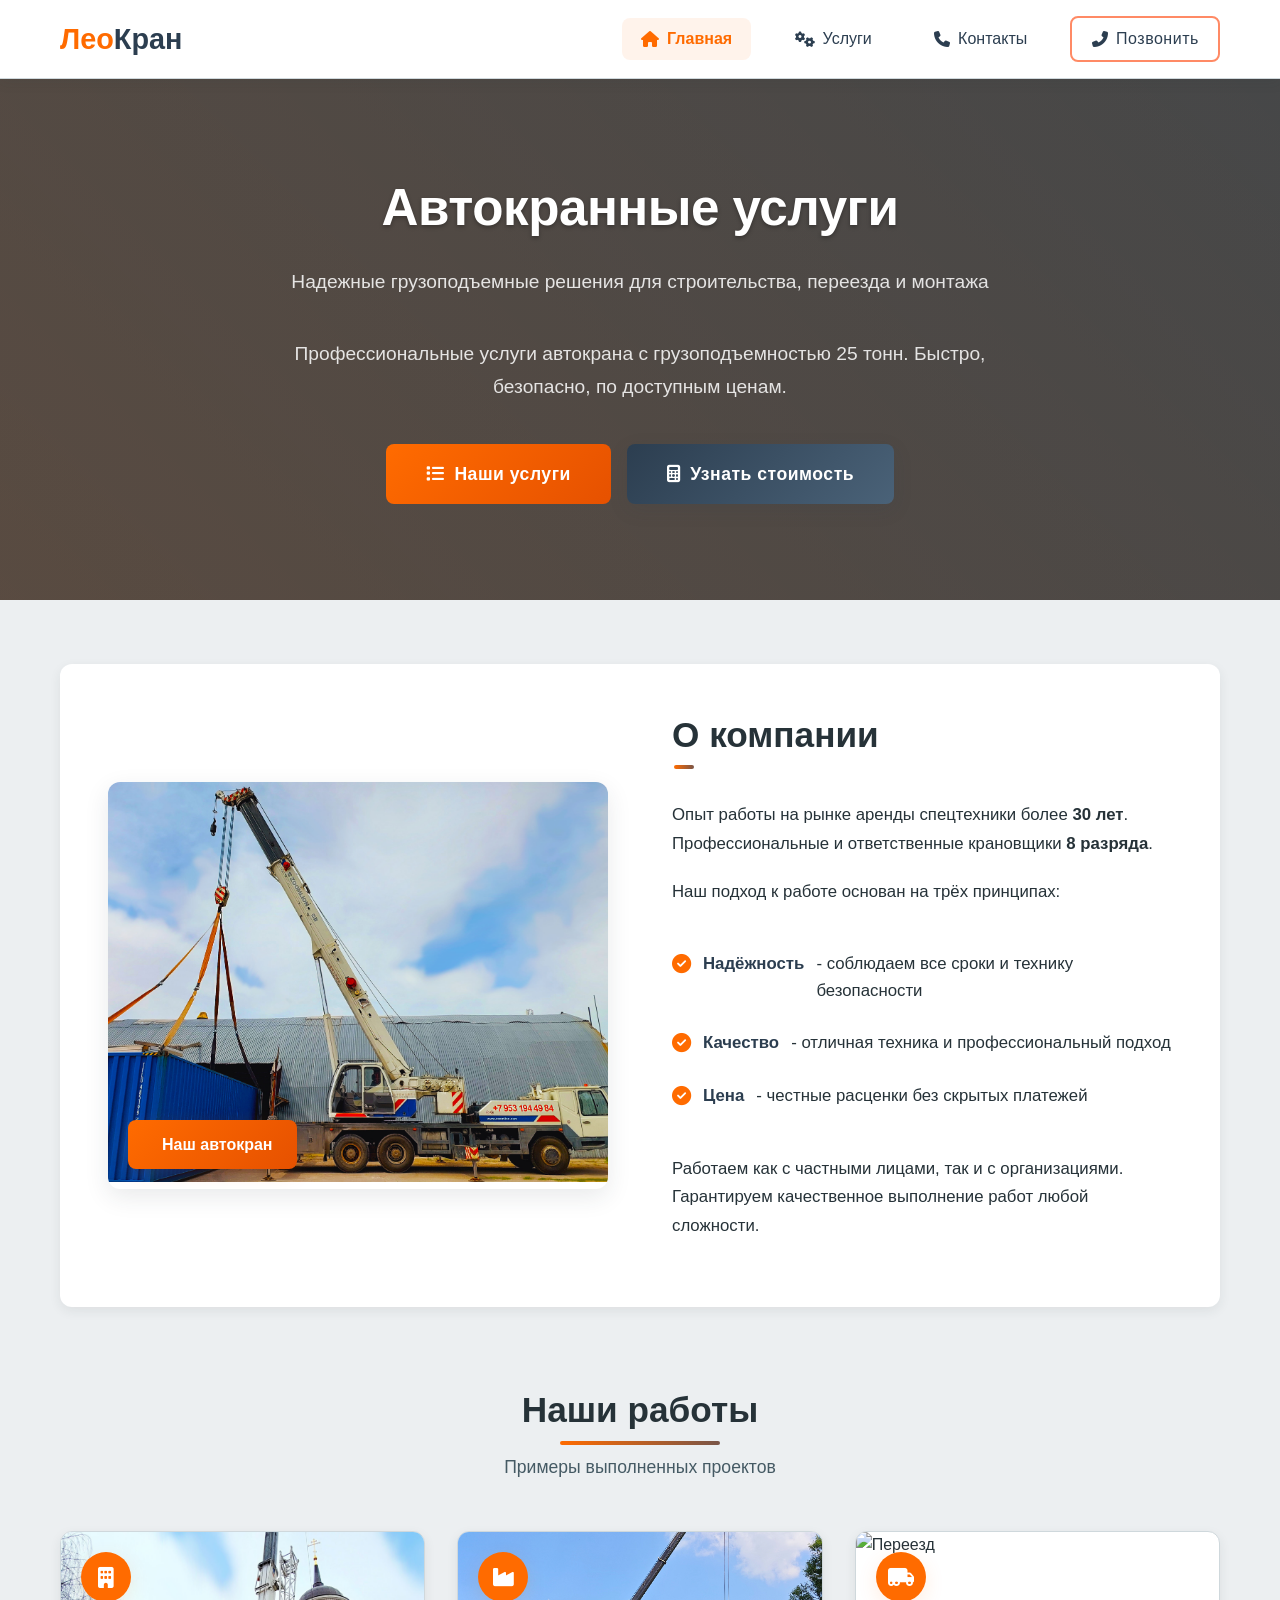
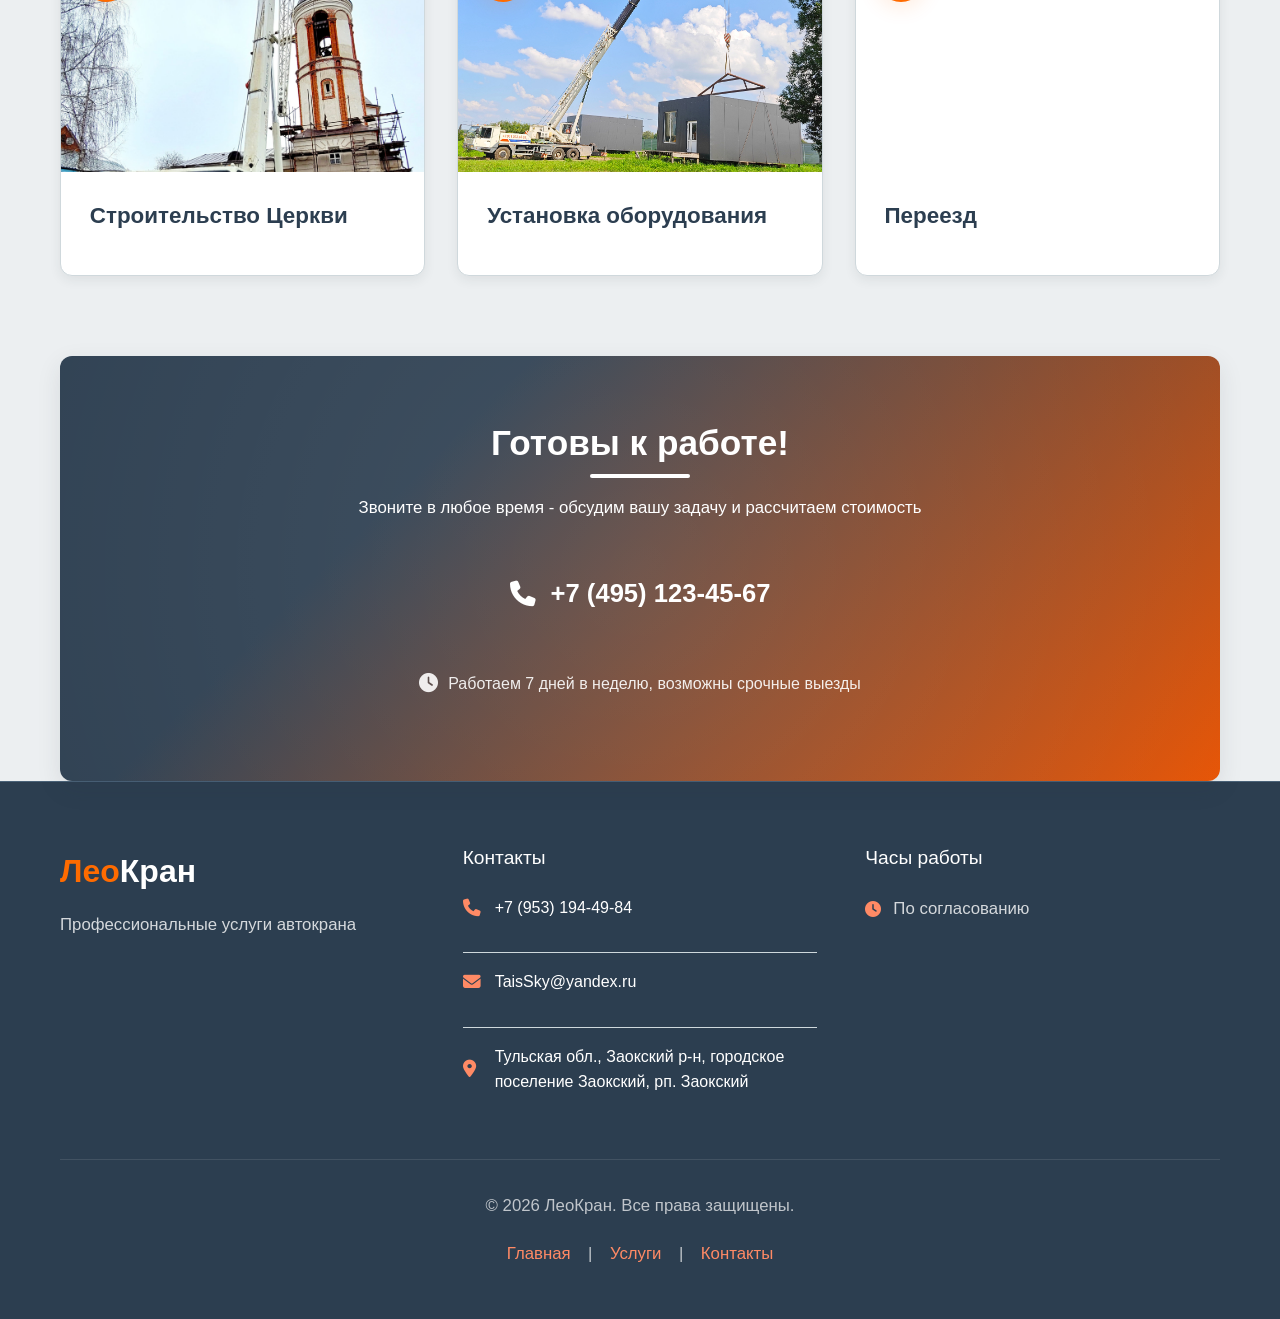
==== index.html @ e29e1c19 "Add files via upload" ====
<!DOCTYPE html>
<html lang="ru">
<head>
    <meta charset="UTF-8">
    <meta name="viewport" content="width=device-width, initial-scale=1.0">
    <title>Услуги автокрана | Главная</title>
    <meta name="description" content="Профессиональные услуги автокрана. Грузоподъемность до 100 тонн. Быстро, надежно, недорого. Звоните!">
    <link rel="stylesheet" href="css/style.css">
    <link rel="stylesheet" href="https://cdnjs.cloudflare.com/ajax/libs/font-awesome/6.4.0/css/all.min.css">
    <link rel="icon" href="images/favicon.ico" type="image/x-icon">
</head>
<body>
    <header>
        <div class="container">
            <div class="header-content">
                <a href="index.html" class="logo">
                    <img src="images/logo.png" alt="Логотип" class="logo-image" onerror="this.style.display='none'">
                    <div class="logo-text">
                        <span>Лео</span>Кран
                    </div>
                </a>
                
                <nav id="main-nav">
                    <ul>
                        <li><a href="index.html" class="active"><i class="fas fa-home"></i> Главная</a></li>
                        <li><a href="services.html"><i class="fas fa-cogs"></i> Услуги</a></li>
                        <li><a href="contacts.html"><i class="fas fa-phone"></i> Контакты</a></li>
                        <li><a href="tel:+79531944984" class="btn btn-call">
                            <i class="fas fa-phone-alt"></i> Позвонить
                        </a></li>
                    </ul>
                </nav>
                
                <button class="mobile-menu-btn" id="mobileMenuBtn">
                    <i class="fas fa-bars"></i>
                </button>
            </div>
        </div>
    </header>

    <main>
        <section class="hero" style="background: linear-gradient(rgba(0, 0, 0, 0.7), rgba(0, 0, 0, 0.7)), url('https://images.unsplash.com/photo-1563986768609-322da13575f3?ixlib=rb-1.2.1&auto=format&fit=crop&w=1600&q=80') center/cover no-repeat;">
            <div class="container">
                <div class="hero-content">
                    <h1>Автокранные услуги</h1>
                    <p class="hero-subtitle">Надежные грузоподъемные решения для строительства, переезда и монтажа</p>
                    <p>Профессиональные услуги автокрана с грузоподъемностью 25 тонн. Быстро, безопасно, по доступным ценам.</p>
                    <div class="hero-buttons">
                        <a href="services.html" class="btn btn-large">
                            <i class="fas fa-list"></i> Наши услуги
                        </a>
                        <a href="contacts.html" class="btn btn-secondary btn-large">
                            <i class="fas fa-calculator"></i> Узнать стоимость
                        </a>
                    </div>
                </div>
            </div>
        </section>

        <div class="container">
            <section class="about-section">
                <div class="about-image">
                    <img src="images/главная20250526_115615.jpg" alt="Наш автокран" >
                    <div class="owner-badge">
                        <i class="fas fa-crane"></i> Наш автокран
                    </div>
                </div>
                
                <div class="about-content">
                    <h2>О компании</h2>
                    <p>Опыт работы на рынке аренды спецтехники более <strong>30 лет</strong>. Профессиональные и ответственные крановщики <strong>8 разряда</strong>.</p>
                    <p>Наш подход к работе основан на трёх принципах:</p>
                    <ul class="features-list">
                        <li><i class="fas fa-check-circle"></i> <strong>Надёжность</strong> - соблюдаем все сроки и технику безопасности</li>
                        <li><i class="fas fa-check-circle"></i> <strong>Качество</strong> - отличная техника и профессиональный подход</li>
                        <li><i class="fas fa-check-circle"></i> <strong>Цена</strong> - честные расценки без скрытых платежей</li>
                    </ul>
                    <p>Работаем как с частными лицами, так и с организациями. Гарантируем качественное выполнение работ любой сложности.</p>
                </div>
            </section>

            <section class="services-preview">
                <h2 class="section-title">Наши работы</h2>
                <p class="section-subtitle">Примеры выполненных проектов</p>
                
                <div class="services-grid">
                    <div class="service-card">
                        <div class="service-image">
                            <img src="images/услуги3.20250208_123008.jpg" alt="Строительные работы">
                            <div class="service-icon">
                                <i class="fas fa-building"></i>
                            </div>
                        </div>
                        <div class="service-content">
                            <h3>Строительство Церкви</h3>
                        </div>
                    </div>
                    
                    <div class="service-card">
                        <div class="service-image">
                            <img src="images/2025-07-29 12-09-40.JPG" alt="Монтаж оборудования">
                            <div class="service-icon">
                                <i class="fas fa-industry"></i>
                            </div>
                        </div>
                        <div class="service-content">
                            <h3>Установка оборудования</h3>
                        </div>
                    </div>
                    
                    <div class="service-card">
                        <div class="service-image">
                            <img src="images/кран5.20250609_144609.jpg" alt="Переезд">
                            <div class="service-icon">
                                <i class="fas fa-truck-moving"></i>
                            </div>
                        </div>
                        <div class="service-content">
                            <h3>Переезд</h3>
                        </div>
                    </div>
                </div>
            </section>

            <section class="cta-section">
                <div class="cta-content">
                    <h2>Готовы к работе!</h2>
                    <p>Звоните в любое время - обсудим вашу задачу и рассчитаем стоимость</p>
                    <div class="cta-phone">
                        <i class="fas fa-phone"></i>
                        <a href="tel:+74951234567" class="phone-number">+7 (495) 123-45-67</a>
                    </div>
                    <p class="cta-note"><i class="fas fa-clock"></i> Работаем 7 дней в неделю, возможны срочные выезды</p>
                </div>
            </section>
        </div>
    </main>

    <footer>
    <div class="container">
        <div class="footer-content">
            <div class="footer-section">
                <div class="footer-logo">
                    <div class="logo-text">
                        <span>Лео</span>Кран
                    </div>
                    <p>Профессиональные услуги автокрана</p>
                </div>
            </div>
            
            <div class="footer-section">
                <h4>Контакты</h4>
                <div class="contact-item footer">
                    <i class="fas fa-phone"></i>
                    <a href="tel:+79531944984">+7 (953) 194-49-84</a>
                </div>
                <div class="contact-item footer">
                    <i class="fas fa-envelope"></i>
                    <a href="mailto:TaisSky@yandex.ru">TaisSky@yandex.ru</a>
                </div>
                <div class="contact-item footer">
                    <i class="fas fa-map-marker-alt"></i>
                    <span>Тульская обл., Заокский р-н, городское поселение Заокский, рп. Заокский</span>
                </div>
            </div>
            
            <div class="footer-section">
                <h4>Часы работы</h4>
                <div class="working-hours">
                    <p><i class="fas fa-clock"></i> По согласованию</p>
                </div>
            </div>
        </div>
        
        <div class="footer-bottom">
            <p>&copy; <span class="current-year">2025</span> ЛеоКран. Все права защищены.</p>
            <p class="footer-links">
                <a href="index.html">Главная</a> | 
                <a href="services.html">Услуги</a> | 
                <a href="contacts.html">Контакты</a>
            </p>
        </div>
    </div>
</footer>

    <script src="js/main.js"></script>
</body>
</html>
---- css/style.css ----
/* ============================================
   ОСНОВНЫЕ СТИЛИ И ПЕРЕМЕННЫЕ
   ============================================ */

:root {
    /* ОСНОВНАЯ ЦВЕТОВАЯ СХЕМА */
    --orange-primary: #FF6B00;          /* Яркий оранжевый - основной акцент */
    --orange-dark: #E65100;            /* Тёмный оранжевый */
    --orange-light: #FF8A65;           /* Светлый оранжевый */
    --orange-pale: #FFCCBC;            /* Бледный оранжевый для фонов */
    --orange-transparent: rgba(255, 107, 0, 0.08); /* Прозрачный */
    
    /* СИНИЕ АКЦЕНТЫ */
    --blue-dark: #2C3E50;              /* Тёмный антрацитовый синий */
    --blue-medium: #4A6278;            /* Средний синий */
    --blue-light: #6D8BA5;             /* Светлый голубоватый */
    --blue-pale: #E3EAF2;              /* Бледно-голубой для фонов */
    --blue-transparent: rgba(44, 62, 80, 0.05);
    
    /* КОРИЧНЕВЫЕ АКЦЕНТЫ */
    --brown-dark: #5D4037;             /* Тёмный шоколадный */
    --brown-medium: #795548;           /* Средний коричневый */
    --brown-light: #A1887F;            /* Светлый коричневый */
    --brown-pale: #D7CCC8;             /* Бледный коричневый */
    
    /* НЕЙТРАЛЬНЫЕ ЦВЕТА (минимальный серый) */
    --neutral-dark: #263238;           /* Тёмный текст (угольный) */
    --neutral-medium: #455A64;         /* Средний для подзаголовков */
    --neutral-light: #ECEFF1;          /* Очень светлый для фонов */
    --neutral-white: #FFFFFF;          /* Чистый белый */
    --neutral-border: #CFD8DC;         /* Цвет границ */
    
    /* СТАТУСНЫЕ ЦВЕТА */
    --success: #2E7D32;               /* Зелёный успех */
    --error: #C62828;                 /* Красный ошибка */
    --warning: #F57C00;               /* Оранжевое предупреждение */
    --info: #0277BD;                  /* Синяя информация */
    
    /* ГРАДИЕНТЫ */
    --gradient-orange: linear-gradient(135deg, var(--orange-primary), var(--orange-dark));
    --gradient-blue: linear-gradient(135deg, var(--blue-dark), var(--blue-medium));
    --gradient-hero: linear-gradient(135deg, rgba(44, 62, 80, 0.95), rgba(44, 62, 80, 0.85));
    --gradient-brown: linear-gradient(135deg, var(--brown-dark), var(--brown-medium));
    
    /* ТЕНИ (мягкие, минималистичные) */
    --shadow-sm: 0 2px 4px rgba(38, 50, 56, 0.05);
    --shadow-md: 0 4px 12px rgba(38, 50, 56, 0.08);
    --shadow-lg: 0 8px 24px rgba(38, 50, 56, 0.1);
    --shadow-orange: 0 6px 20px rgba(255, 107, 0, 0.12);
    --shadow-blue: 0 6px 20px rgba(44, 62, 80, 0.1);
    
    /* СКРУГЛЕНИЯ И АНИМАЦИИ */
    --radius-sm: 4px;
    --radius-md: 8px;
    --radius-lg: 12px;
    --radius-xl: 16px;
    --transition-fast: all 0.2s ease;
    --transition-normal: all 0.3s ease;
    --transition-slow: all 0.5s ease;
}

/* ============================================
   БАЗОВЫЕ СТИЛИ
   ============================================ */

* {
    margin: 0;
    padding: 0;
    box-sizing: border-box;
}

html {
    scroll-behavior: smooth;
}

body {
    font-family: 'Inter', -apple-system, BlinkMacSystemFont, 'Segoe UI', Roboto, sans-serif;
    color: var(--neutral-dark);
    background-color: var(--neutral-light);
    line-height: 1.6;
    font-weight: 400;
    min-height: 100vh;
    display: flex;
    flex-direction: column;
    -webkit-font-smoothing: antialiased;
    -moz-osx-font-smoothing: grayscale;
}

.container {
    width: 100%;
    max-width: 1200px;
    margin: 0 auto;
    padding: 0 20px;
}

/* ============================================
   ТИПОГРАФИЯ
   ============================================ */

h1, h2, h3, h4, h5 {
    font-weight: 600;
    line-height: 1.3;
    margin-bottom: 1rem;
    color: var(--neutral-dark);
}

h1 {
    font-size: 2.8rem;
    font-weight: 700;
    letter-spacing: -0.5px;
}

h2 {
    font-size: 2.2rem;
    font-weight: 600;
    position: relative;
    padding-bottom: 0.75rem;
    margin-bottom: 2rem;
}

h2:after {
    content: '';
    position: absolute;
    bottom: 0;
    left: 2px;
    width: 20px; /* Начинаем с 0 */
    height: 4px;
    background: linear-gradient(to right, var(--orange-primary), var(--brown-medium));
    border-radius: 2px;
    transition: width 1.8s cubic-bezier(0.22, 0.61, 0.36, 1); /* Плавная анимация */
}

h2:hover:after {
    width: 100%; /* Плавно появляется до 120px */
}

/* Для заголовков в видимой области сразу показываем линию */
h2.in-view:after {
    width: 120px;
}

h3 {
    font-size: 1.6rem;
    font-weight: 600;
    color: var(--blue-dark);
}

h4 {
    font-size: 1.2rem;
    font-weight: 500;
    color: var(--neutral-medium);
}

p {
    margin-bottom: 1.2rem;
    font-size: 1.05rem;
    line-height: 1.7;
}

.section-title {
    text-align: center;
    margin-bottom: 0.5rem;
}

.section-title:after {
    left: 50%;
    transform: translateX(-50%);
    width: 160px;
}

.section-subtitle {
    text-align: center;
    color: var(--neutral-medium);
    margin-bottom: 3rem;
    font-size: 1.1rem;
    max-width: 600px;
    margin-left: auto;
    margin-right: auto;
}

/* ============================================
   ШАПКА САЙТА
   ============================================ */

header {
    background: var(--neutral-white);
    box-shadow: var(--shadow-md);
    position: sticky;
    top: 0;
    z-index: 1000;
    border-bottom: 1px solid var(--neutral-border);
}

.header-content {
    display: flex;
    justify-content: space-between;
    align-items: center;
    padding: 1rem 0;
}

/* Логотип */
.logo {
    display: flex;
    align-items: center;
    text-decoration: none;
    gap: 12px;
}

.logo-image {
    width: 50px;
    height: 50px;
    border-radius: var(--radius-md);
    object-fit: cover;
    border: 2px solid var(--orange-primary);
    display: block;
}

.logo-image[style*="display:none"] {
    display: none !important;
}

.logo-text {
    font-size: 1.8rem;
    font-weight: 700;
    color: var(--blue-dark);
}

.logo-text span {
    color: var(--orange-primary);
}

/* Основная навигация */
#main-nav ul {
    display: flex;
    list-style: none;
    gap: 1.5rem;
    align-items: center;
}

#main-nav a {
    color: var(--blue-dark);
    text-decoration: none;
    font-weight: 500;
    padding: 0.5rem 1.2rem;
    border-radius: var(--radius-md);
    transition: var(--transition-normal);
    display: flex;
    align-items: center;
    gap: 8px;
    white-space: nowrap;
    font-size: 1rem;
}

#main-nav a:hover {
    color: var(--orange-primary);
    background-color: var(--orange-transparent);
}

#main-nav a.active {
    color: var(--orange-primary);
    background-color: var(--orange-transparent);
    font-weight: 600;
}

/* Кнопка мобильного меню */
.mobile-menu-btn {
    display: none;
    background: none;
    border: none;
    color: var(--blue-dark);
    font-size: 1.5rem;
    cursor: pointer;
    padding: 0.5rem;
    transition: var(--transition-normal);
}

.mobile-menu-btn:hover {
    color: var(--orange-primary);
}

/* ============================================
   ГЛАВНАЯ СТРАНИЦА
   ============================================ */

/* Герой-секция */
.hero {
    background: linear-gradient(135deg, 
        rgba(44, 62, 80, 0.95), 
        rgba(44, 62, 80, 0.85)),
        url('https://images.unsplash.com/photo-1563986768609-322da13575f3?ixlib=rb-1.2.1&auto=format&fit=crop&w=1600&q=80') 
        center/cover no-repeat;
    color: var(--neutral-white);
    text-align: center;
    padding: 6rem 1rem;
    margin-bottom: 4rem;
    position: relative;
    overflow: hidden;
}

.hero:before {
    content: '';
    position: absolute;
    top: 0;
    left: 0;
    right: 0;
    bottom: 0;
    background: linear-gradient(45deg, 
        rgba(255, 107, 0, 0.1) 0%,
        transparent 100%);
    z-index: 1;
}

.hero-content {
    position: relative;
    z-index: 2;
    max-width: 800px;
    margin: 0 auto;
}

.hero h1 {
    font-size: 3.2rem;
    color: var(--neutral-white);
    margin-bottom: 1.5rem;
    text-shadow: 0 2px 4px rgba(0, 0, 0, 0.3);
}

.hero-subtitle {
    font-size: 1.4rem;
    margin-bottom: 2rem;
    color: rgba(255, 255, 255, 0.9);
    font-weight: 300;
}

.hero p {
    font-size: 1.2rem;
    max-width: 700px;
    margin: 0 auto 2.5rem;
    color: rgba(255, 255, 255, 0.85);
}

.hero-buttons {
    display: flex;
    gap: 1rem;
    justify-content: center;
    flex-wrap: wrap;
    margin-top: 2rem;
}

/* Секция "О компании" */
.about-section {
    display: grid;
    grid-template-columns: 1fr 1fr;
    gap: 4rem;
    align-items: center;
    margin-bottom: 5rem;
    padding: 3rem;
    background: var(--neutral-white);
    border-radius: var(--radius-lg);
    box-shadow: var(--shadow-md);
}

.about-image {
    position: relative;
    border-radius: var(--radius-lg);
    overflow: hidden;
    box-shadow: var(--shadow-lg);
}

.about-image img {
    width: 100%;
    height: 400px;
    object-fit: cover;
    transition: transform var(--transition-slow);
}

.about-image:hover img {
    transform: scale(1.05);
}

.owner-badge {
    position: absolute;
    bottom: 20px;
    left: 20px;
    background: var(--gradient-orange);
    color: var(--neutral-white);
    padding: 12px 24px;
    border-radius: var(--radius-md);
    font-weight: 600;
    display: flex;
    align-items: center;
    gap: 10px;
    box-shadow: var(--shadow-orange);
}

.features-list {
    list-style: none;
    margin: 2rem 0;
}

.features-list li {
    padding: 0.8rem 0;
    display: flex;
    align-items: flex-start;
    gap: 12px;
    font-size: 1.05rem;
}

.features-list li i {
    color: var(--orange-primary);
    margin-top: 4px;
    flex-shrink: 0;
    font-size: 1.2rem;
}

.features-list strong {
    color: var(--blue-dark);
}

/* Превью услуг на главной */
.services-preview {
    margin-bottom: 5rem;
}

/* Сетка услуг */
.services-grid {
    display: grid;
    grid-template-columns: repeat(auto-fit, minmax(300px, 1fr));
    gap: 2rem;
    margin-top: 2rem;
}

.service-card {
    background: var(--neutral-white);
    border-radius: var(--radius-lg);
    overflow: hidden;
    box-shadow: var(--shadow-md);
    transition: var(--transition-normal);
    border: 1px solid var(--neutral-border);
    height: 100%;
}

.service-card:hover {
    transform: translateY(-8px);
    box-shadow: var(--shadow-orange);
    border-color: var(--orange-light);
}

.service-image {
    height: 240px;
    position: relative;
    overflow: hidden;
}

.service-image img {
    width: 100%;
    height: 100%;
    object-fit: cover;
    transition: transform var(--transition-slow);
}

.service-card:hover .service-image img {
    transform: scale(1.1);
}

.service-icon {
    position: absolute;
    top: 20px;
    left: 20px;
    background: var(--orange-primary);
    color: var(--neutral-white);
    width: 50px;
    height: 50px;
    border-radius: 50%;
    display: flex;
    align-items: center;
    justify-content: center;
    font-size: 1.3rem;
    box-shadow: var(--shadow-orange);
}

.service-content {
    padding: 1.8rem;
}

.service-content h3 {
    margin-bottom: 1rem;
    font-size: 1.4rem;
    color: var(--blue-dark);
}

.service-list {
    list-style: none;
    margin: 1.2rem 0;
}

.service-list li {
    padding: 0.6rem 0;
    border-bottom: 1px solid var(--neutral-border);
    display: flex;
    align-items: center;
    font-size: 0.95rem;
}

.service-list li:last-child {
    border-bottom: none;
}

.service-list li i {
    color: var(--orange-primary);
    margin-right: 10px;
    font-size: 0.9rem;
}

/* Кнопки */
.btn {
    display: inline-flex;
    align-items: center;
    justify-content: center;
    gap: 10px;
    background: var(--gradient-orange);
    color: var(--neutral-white);
    padding: 14px 32px;
    text-decoration: none;
    border-radius: var(--radius-md);
    font-weight: 600;
    border: none;
    cursor: pointer;
    transition: var(--transition-normal);
    font-family: inherit;
    font-size: 1rem;
    text-align: center;
    letter-spacing: 0.5px;
}

.btn:hover {
    background: linear-gradient(135deg, var(--orange-dark), var(--orange-primary));
    transform: translateY(-3px);
    box-shadow: var(--shadow-orange);
}

.btn-secondary {
    background: var(--gradient-blue);
    box-shadow: var(--shadow-blue);
}

.btn-secondary:hover {
    background: linear-gradient(135deg, var(--blue-medium), var(--blue-dark));
    box-shadow: var(--shadow-lg);
}

.btn-large {
    padding: 16px 40px;
    font-size: 1.1rem;
    font-weight: 600;
}

.btn-full-width {
    width: 100%;
}
.btn-call {
    display: inline-flex;
    align-items: center;
    justify-content: center;
    gap: 10px;
    background: transparent; /* Прозрачный фон */
    color: var(--orange-primary); /* Оранжевый текст */
    padding: 14px 32px;
    text-decoration: none;
    border-radius: var(--radius-md);
    font-weight: 600;
    border: 2px solid var(--orange-light); /* Светло-оранжевая рамка */
    cursor: pointer;
    transition: var(--transition-normal);
    font-family: inherit;
    font-size: 1rem;
    text-align: center;
    letter-spacing: 0.5px;
}

.btn-call:hover {
    background: var(--orange-transparent); /* Полупрозрачный оранжевый фон */
    color: var(--orange-dark); /* Темно-оранжевый текст */
    border-color: var(--orange-primary); /* Яркая оранжевая рамка */
    transform: translateY(-2px);
    box-shadow: 0 4px 12px rgba(255, 107, 0, 0.1);
}
/* CTA секция */
.cta-section {
    background: linear-gradient(135deg, 
        var(--blue-dark) 30%, 
        var(--orange-dark) 100%);
    color: var(--neutral-white);
    padding: 4rem 2rem;
    border-radius: var(--radius-lg);
    text-align: center;
    margin-top: 4rem;
    position: relative;
    overflow: hidden;
    box-shadow: var(--shadow-lg);
}

.cta-section:before {
    content: '';
    position: absolute;
    top: -50%;
    left: -50%;
    right: -50%;
    bottom: -50%;
    background: radial-gradient(circle at center, 
        rgba(255, 255, 255, 0.1) 0%,
        transparent 70%);
    z-index: 1;
    animation: pulse 10s infinite alternate;
}

@keyframes pulse {
    0% {
        transform: scale(1);
        opacity: 0.1;
    }
    100% {
        transform: scale(1.2);
        opacity: 0.3;
    }
}

.cta-content {
    position: relative;
    z-index: 2;
}

.cta-section h2 {
    color: var(--neutral-white);
    margin-bottom: 1rem;
}

.cta-section h2:after {
    background: var(--neutral-white);
    left: 50%;
    transform: translateX(-50%);
    width: 100px;
}

.cta-phone {
    display: inline-flex;
    align-items: center;
    gap: 15px;
    margin: 2rem 0;
    font-size: 1.6rem;
    font-weight: 700;
}

.phone-number {
    color: var(--neutral-white);
    text-decoration: none;
    transition: var(--transition-normal);
}

.phone-number:hover {
    color: var(--blue-pale);
    text-decoration: underline;
}

.cta-note {
    margin-top: 1.5rem;
    display: flex;
    align-items: center;
    justify-content: center;
    gap: 10px;
    font-size: 1rem;
    opacity: 0.9;
}

.cta-note i {
    font-size: 1.2rem;
}

/* ============================================
   СТРАНИЦА КОНТАКТОВ
   ============================================ */

.page-header {
    text-align: center;
    margin-bottom: 4rem;
    padding: 3rem 0;
    background: var(--neutral-white);
    border-radius: var(--radius-lg);
    box-shadow: var(--shadow-sm);
    margin-top: 2rem;
}

/* Двухколоночный макет */
.two-column-layout {
    display: grid;
    grid-template-columns: 1fr 1fr;
    gap: 3rem;
    margin-bottom: 4rem;
}

/* Левая колонка: Контакты */
.contact-info-section {
    height: 100%;
}

.contact-info-section h2,
.contact-form-section h2 {
    margin-bottom: 2rem;
}

.contact-info {
    background: var(--neutral-white);
    padding: 2.5rem;
    border-radius: var(--radius-lg);
    box-shadow: var(--shadow-md);
    margin-bottom: 2.5rem;
    border: 1px solid var(--neutral-border);
    border-top: 4px solid var(--orange-primary);
}

.contact-item {
    display: flex;
    align-items: flex-start;
    margin-bottom: 2rem;
    padding-bottom: 2rem;
    border-bottom: 1px solid var(--neutral-border);
}

.contact-item:last-child {
    border-bottom: none;
    margin-bottom: 0;
    padding-bottom: 0;
}

.contact-icon {
    font-size: 1.4rem;
    color: var(--orange-primary);
    margin-right: 20px;
    width: 30px;
    flex-shrink: 0;
    margin-top: 5px;
}

.contact-details h3 {
    font-size: 1.2rem;
    margin-bottom: 0.8rem;
    color: var(--blue-dark);
}

.contact-details p {
    margin-bottom: 0.5rem;
    font-size: 1.05rem;
}

.contact-details a {
    color: var(--orange-primary);
    text-decoration: none;
    font-weight: 500;
    transition: var(--transition-normal);
}

.contact-details a:hover {
    color: var(--orange-dark);
    text-decoration: underline;
}

/* Карта */
.map-container {
    margin-top: 2.5rem;
}

.map-placeholder {
    background: linear-gradient(135deg, 
        var(--neutral-white) 0%, 
        var(--blue-pale) 100%);
    border-radius: var(--radius-lg);
    padding: 3rem 2rem;
    text-align: center;
    border: 2px dashed var(--blue-light);
    box-shadow: var(--shadow-sm);
}

.map-content i {
    font-size: 3.5rem;
    color: var(--orange-primary);
    margin-bottom: 1.5rem;
}

.map-content h3 {
    margin-bottom: 1rem;
    color: var(--blue-dark);
}

.map-content p {
    color: var(--neutral-medium);
    margin-bottom: 0.8rem;
    line-height: 1.6;
}

/* Правая колонка: Форма */
.contact-form-section {
    height: 100%;
}

.form-description {
    color: var(--neutral-medium);
    margin-bottom: 2.5rem;
    font-size: 1.1rem;
    line-height: 1.7;
}

#contact-form {
    background: var(--neutral-white);
    padding: 3rem;
    border-radius: var(--radius-lg);
    box-shadow: var(--shadow-md);
    border: 1px solid var(--neutral-border);
    border-top: 4px solid var(--blue-dark);
}

.form-group {
    margin-bottom: 1.8rem;
}

.form-group label {
    display: block;
    margin-bottom: 0.6rem;
    font-weight: 500;
    color: var(--blue-dark);
    font-size: 1rem;
}

.form-group label.required:after {
    content: " *";
    color: var(--error);
}

.form-control {
    width: 100%;
    padding: 14px 16px;
    border: 2px solid var(--neutral-border);
    border-radius: var(--radius-md);
    font-size: 1rem;
    font-family: inherit;
    transition: var(--transition-normal);
    background-color: var(--neutral-white);
    color: var(--neutral-dark);
}

.form-control:focus {
    outline: none;
    border-color: var(--orange-primary);
    box-shadow: 0 0 0 3px var(--orange-transparent);
}

textarea.form-control {
    min-height: 140px;
    resize: vertical;
    line-height: 1.6;
}

select.form-control {
    appearance: none;
    background-image: url("data:image/svg+xml,%3Csvg xmlns='http://www.w3.org/2000/svg' width='16' height='16' viewBox='0 0 24 24' fill='none' stroke='%235D4037' stroke-width='2' stroke-linecap='round' stroke-linejoin='round'%3E%3Cpolyline points='6 9 12 15 18 9'%3E%3C/polyline%3E%3C/svg%3E");
    background-repeat: no-repeat;
    background-position: right 16px center;
    background-size: 16px;
    padding-right: 40px;
}

/* Примечание под формой */
.form-note {
    margin-top: 1.5rem;
    text-align: center;
    color: var(--neutral-medium);
    font-size: 0.95rem;
    line-height: 1.6;
}

.form-note a {
    font-weight: 600;
    color: var(--orange-primary);
    text-decoration: none;
}

.form-note a:hover {
    text-decoration: underline;
}

/* ============================================
   СТРАНИЦА УСЛУГ
   ============================================ */

.equipment-section {
    margin: 4rem 0;
    padding: 3rem;
    background: var(--neutral-white);
    border-radius: var(--radius-lg);
    box-shadow: var(--shadow-md);
}

.equipment-section h2 {
    text-align: center;
    margin-bottom: 3rem;
}

.pricing-section {
    background: linear-gradient(135deg, 
        var(--orange-pale) 0%, 
        #799abb81 100%);
    padding: 4rem;
    border-radius: var(--radius-lg);
    text-align: center;
    margin-top: 4rem;
    border: 2px solid var(--orange-light);
    position: relative;
    overflow: hidden;
}

.pricing-section:before {
    content: '';
    position: absolute;
    top: 0;
    left: 0;
    right: 0;
    height: 4px;
    background: linear-gradient(to right, 
        transparent, 
        var(--orange-primary), 
        transparent);
}

.pricing-section h3 {
    color: var(--orange-dark);
    font-size: 2.2rem;
    margin-bottom: 1.5rem;
}

.pricing-section p {
    color: #2C3E50;
    max-width: 700px;
    margin: 0 auto 2.5rem;
    font-size: 1.1rem;
}

.pricing-section .btn {
    padding: 1rem 3rem;
    font-size: 1.1rem;
    font-weight: 600;
    box-shadow: 0 6px 20px #2C3E50;
}

.pricing-section .btn:hover {
    transform: translateY(-3px);
    box-shadow: 0 10px 30px #2C3E50;
}

/* ============================================
   ПОДВАЛ САЙТА
   ============================================ */

footer {
    background: var(--blue-dark);
    color: var(--neutral-white);
    padding: 4rem 0 2rem;
    margin-top: auto;
    border-top: 1px solid var(--blue-medium);
}

.footer-content {
    display: grid;
    grid-template-columns: repeat(auto-fit, minmax(280px, 1fr));
    gap: 3rem;
    margin-bottom: 3rem;
}

.footer-section h3,
.footer-section h4 {
    color: var(--neutral-white);
    margin-bottom: 1.5rem;
    border-bottom: none;
}

.footer-section h3:after,
.footer-section h4:after {
    display: none;
}

.footer-logo {
    display: flex;
    flex-direction: column;
    gap: 15px;
}

.footer-logo .logo-text {
    font-size: 2rem;
    justify-content: flex-start;
    color: var(--neutral-white);
}

.footer-logo p {
    color: rgba(255, 255, 255, 0.8);
    margin: 0;
    font-size: 1.05rem;
    line-height: 1.6;
}

.contact-item.footer {
    display: flex;
    align-items: center;
    gap: 12px;
    margin-bottom: 1rem;
}

.contact-item.footer i {
    color: var(--orange-light);
    width: 20px;
    flex-shrink: 0;
    font-size: 1.1rem;
}

.contact-item.footer a {
    color: var(--neutral-white);
    text-decoration: none;
    transition: var(--transition-normal);
}

.contact-item.footer a:hover {
    color: var(--orange-light);
    text-decoration: underline;
}

.working-hours p {
    color: rgba(255, 255, 255, 0.8);
    margin-bottom: 0.8rem;
    display: flex;
    align-items: center;
    gap: 10px;
    font-size: 1.05rem;
}

.working-hours i {
    color: var(--orange-light);
    width: 18px;
    font-size: 1rem;
}

.footer-bottom {
    text-align: center;
    padding-top: 2rem;
    border-top: 1px solid rgba(255, 255, 255, 0.1);
    color: rgba(255, 255, 255, 0.7);
    font-size: 0.95rem;
}

.footer-links {
    margin-top: 1rem;
}

.footer-links a {
    color: var(--orange-light);
    text-decoration: none;
    margin: 0 0.8rem;
    font-weight: 500;
    transition: var(--transition-normal);
}

.footer-links a:hover {
    color: var(--neutral-white);
    text-decoration: underline;
}

/* ============================================
   АДАПТИВНОСТЬ
   ============================================ */

@media (max-width: 1024px) {
    .about-section {
        gap: 3rem;
        padding: 2.5rem;
    }
    
    .two-column-layout {
        gap: 2.5rem;
    }
    
    h1 {
        font-size: 2.5rem;
    }
    
    h2 {
        font-size: 2rem;
    }
}

@media (max-width: 768px) {
    /* Мобильное меню */
    .mobile-menu-btn {
        display: block;
    }
    
    #main-nav {
        display: none;
        position: fixed;
        top: 80px;
        left: 0;
        right: 0;
        background: var(--neutral-white);
        padding: 1.5rem;
        box-shadow: var(--shadow-lg);
        z-index: 999;
        max-height: calc(100vh - 80px);
        overflow-y: auto;
        border-top: 1px solid var(--neutral-border);
    }
    
    #main-nav.active {
        display: block;
        animation: slideDown 0.3s ease-out;
    }
    
    @keyframes slideDown {
        from {
            opacity: 0;
            transform: translateY(-20px);
        }
        to {
            opacity: 1;
            transform: translateY(0);
        }
    }
    
    #main-nav ul {
        flex-direction: column;
        gap: 0.5rem;
    }
    
    #main-nav ul li {
        width: 100%;
    }
    
    #main-nav a {
        justify-content: flex-start;
        padding: 1rem 1.5rem;
        border-radius: var(--radius-md);
        border-bottom: 1px solid var(--neutral-border);
    }
    
    #main-nav a:last-child {
        border-bottom: none;
    }
    
    /* Адаптивность контента */
    .hero {
        padding: 4rem 1rem;
    }
    
    .hero h1 {
        font-size: 2.4rem;
    }
    
    .hero-subtitle {
        font-size: 1.2rem;
    }
    
    .hero-buttons {
        flex-direction: column;
        align-items: stretch;
        gap: 1rem;
    }
    
    .hero-buttons .btn {
        width: 100%;
        max-width: 100%;
        margin-bottom: 0;
    }
    
    .about-section,
    .two-column-layout {
        grid-template-columns: 1fr;
        gap: 2.5rem;
    }
    
    .about-section {
        padding: 2rem;
    }
    
    .services-grid {
        grid-template-columns: 1fr;
        gap: 1.5rem;
    }
    
    .page-header {
        padding: 2rem 1rem;
        margin-bottom: 3rem;
    }
    
    .contact-info,
    #contact-form {
        padding: 2rem;
    }
    
    .footer-content {
        grid-template-columns: 1fr;
        gap: 2.5rem;
        text-align: center;
    }
    
    .footer-logo {
        align-items: center;
    }
    
    .footer-logo .logo-text {
        justify-content: center;
    }
    
    .contact-item.footer {
        justify-content: center;
    }
    
    .working-hours p {
        justify-content: center;
    }
    
    .footer-links a {
        display: inline-block;
        margin: 0.5rem;
    }
}

@media (max-width: 480px) {
    .hero h1 {
        font-size: 2rem;
    }
    
    .hero-subtitle {
        font-size: 1.1rem;
    }
    
    h2 {
        font-size: 1.8rem;
    }
    
    h2:after {
        width: 100px;
        height: 3px;
    }
    
    .section-title:after {
        width: 120px !important;
    }
    
    .btn-large {
        padding: 14px 28px;
        font-size: 1rem;
    }
    
    .contact-info,
    #contact-form {
        padding: 1.5rem;
    }
    
    .about-image img {
        height: 300px;
    }
    
    .service-image {
        height: 200px;
    }
    
    .cta-phone {
        font-size: 1.3rem;
        flex-direction: column;
        gap: 10px;
    }
}

/* ============================================
   УТИЛИТЫ И ДОПОЛНИТЕЛЬНЫЕ СТИЛИ
   ============================================ */

/* Утилиты для отступов */
.mt-1 { margin-top: 1rem !important; }
.mt-2 { margin-top: 2rem !important; }
.mt-3 { margin-top: 3rem !important; }
.mb-1 { margin-bottom: 1rem !important; }
.mb-2 { margin-bottom: 2rem !important; }
.mb-3 { margin-bottom: 3rem !important; }
.pt-1 { padding-top: 1rem !important; }
.pb-2 { padding-bottom: 2rem !important; }

/* Утилиты для текста */
.text-center { text-align: center !important; }
.text-left { text-align: left !important; }
.text-right { text-align: right !important; }
.text-orange { color: var(--orange-primary) !important; }
.text-blue { color: var(--blue-dark) !important; }
.text-brown { color: var(--brown-medium) !important; }
.font-bold { font-weight: 600 !important; }
.font-light { font-weight: 300 !important; }

/* Утилиты для фона */
.bg-white { background-color: var(--neutral-white) !important; }
.bg-orange-light { background-color: var(--orange-transparent) !important; }
.bg-blue-light { background-color: var(--blue-pale) !important; }
.bg-brown-light { background-color: var(--brown-pale) !important; }

/* Утилиты для границ */
.border-orange { border-color: var(--orange-primary) !important; }
.border-blue { border-color: var(--blue-dark) !important; }
.border-brown { border-color: var(--brown-medium) !important; }
.rounded-sm { border-radius: var(--radius-sm) !important; }
.rounded-md { border-radius: var(--radius-md) !important; }
.rounded-lg { border-radius: var(--radius-lg) !important; }

/* Скрытие элементов */
.hidden { display: none !important; }
.visible { display: block !important; }

/* Плавные анимации */
.fade-in {
    animation: fadeIn 0.5s ease-out;
}

@keyframes fadeIn {
    from { opacity: 0; }
    to { opacity: 1; }
}

.slide-up {
    animation: slideUp 0.6s ease-out;
}

@keyframes slideUp {
    from {
        opacity: 0;
        transform: translateY(30px);
    }
    to {
        opacity: 1;
        transform: translateY(0);
    }
}

/* Стили для ошибок формы */
.form-control.error {
    border-color: var(--error) !important;
    box-shadow: 0 0 0 3px rgba(198, 40, 40, 0.1) !important;
}

.error-message {
    color: var(--error);
    font-size: 0.9rem;
    margin-top: 0.5rem;
    display: flex;
    align-items: center;
    gap: 6px;
}

/* Загрузка изображений */
img {
    transition: opacity 0.3s ease;
}

img[data-src] {
    opacity: 0;
}

img.loaded {
    opacity: 1;
}

/* Плавная прокрутка */
html {
    scroll-padding-top: 80px;
}

/* Выделение текста */
::selection {
    background-color: var(--orange-primary);
    color: var(--neutral-white);
}

::-moz-selection {
    background-color: var(--orange-primary);
    color: var(--neutral-white);
}

/* Фокус для доступности */
:focus {
    outline: 2px solid var(--orange-primary);
    outline-offset: 2px;
}

:focus:not(:focus-visible) {
    outline: none;
}

/* Скроллбар */
::-webkit-scrollbar {
    width: 10px;
}

::-webkit-scrollbar-track {
    background: var(--neutral-light);
}

::-webkit-scrollbar-thumb {
    background: var(--blue-medium);
    border-radius: var(--radius-md);
}

::-webkit-scrollbar-thumb:hover {
    background: var(--orange-primary);
}

/* В ваш CSS файл добавьте: */
.service-image img,
.about-image img {
    cursor: zoom-in;
}

.service-image img:hover,
.about-image img:hover {
    opacity: 0.95;
}
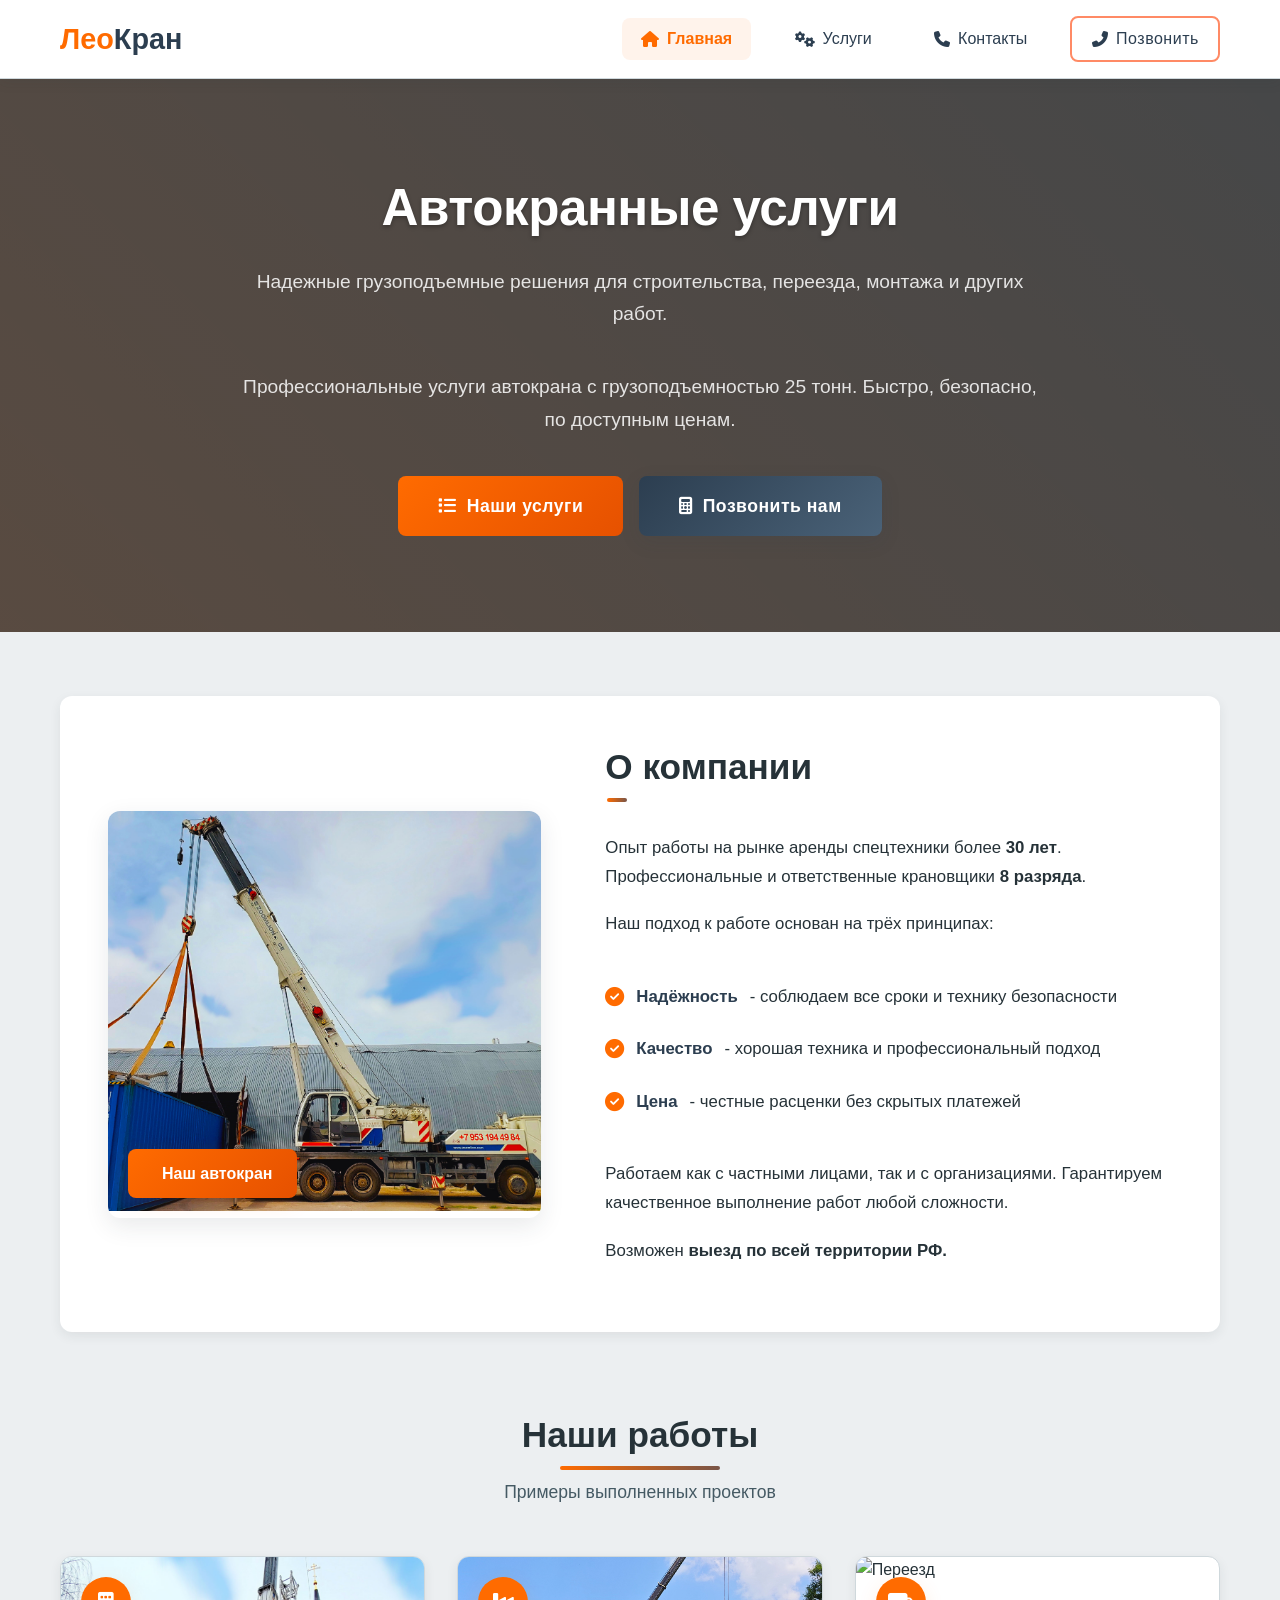
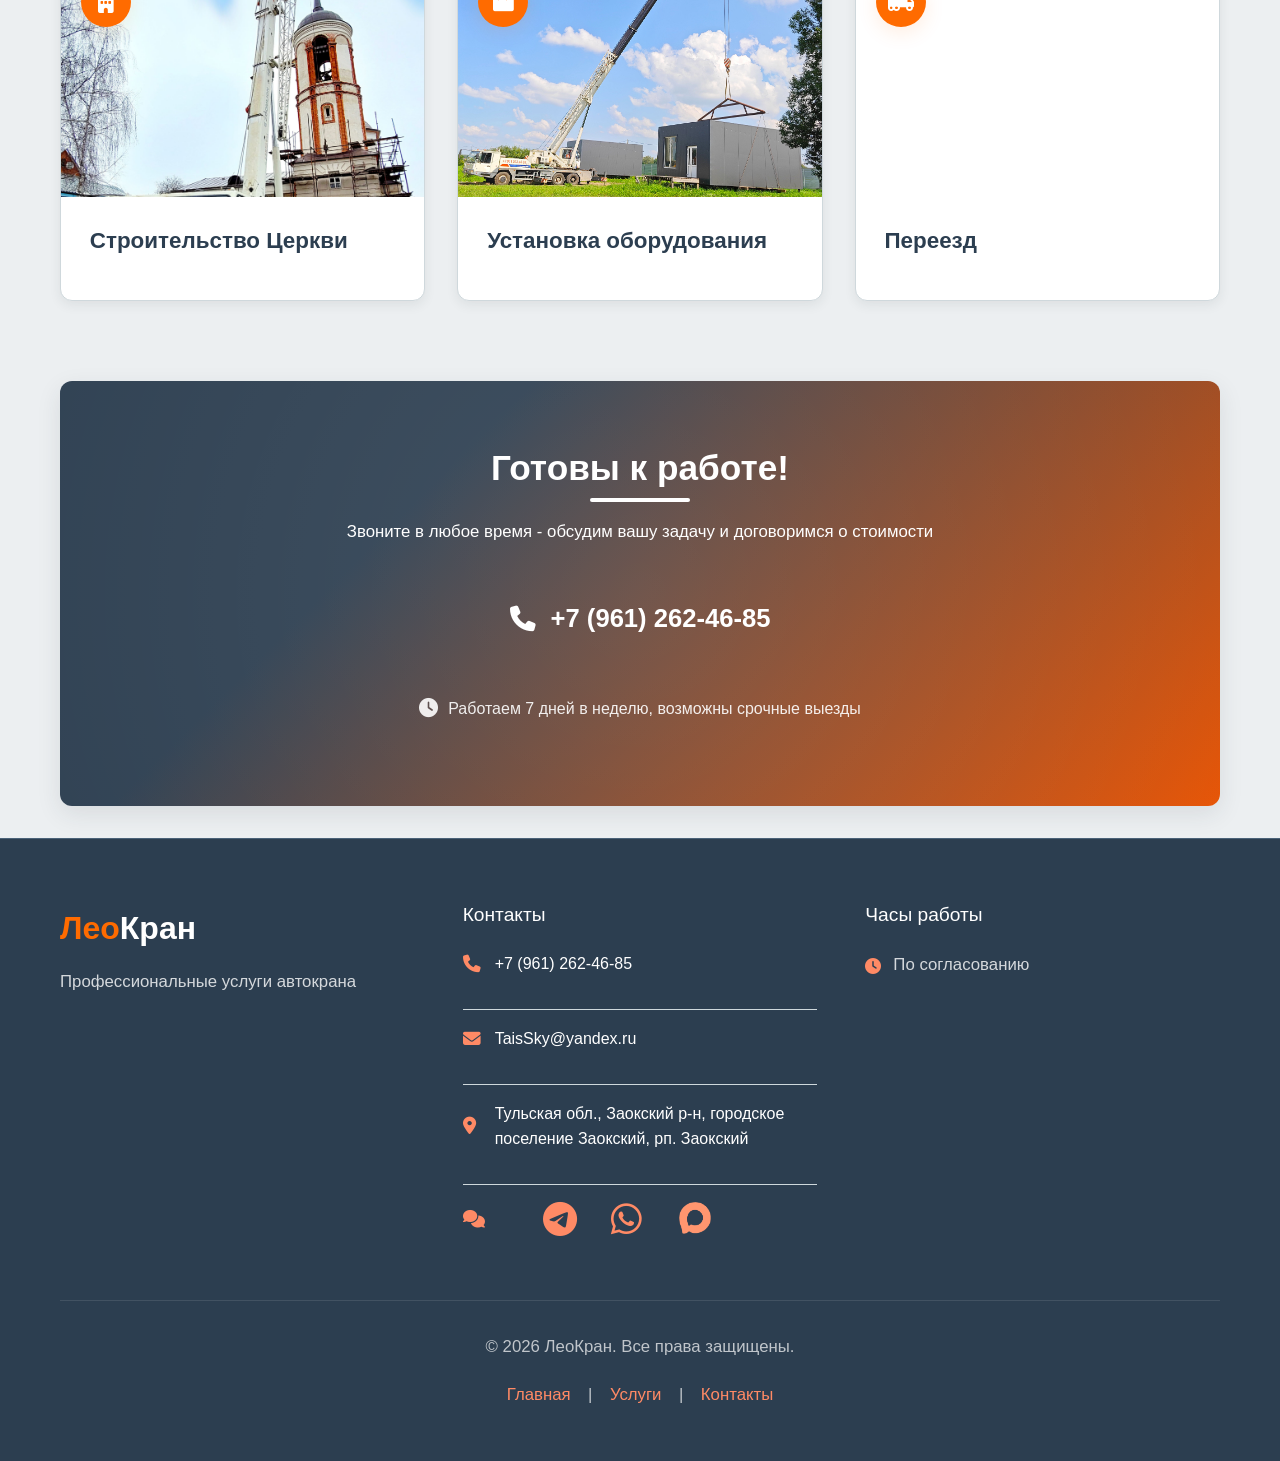
==== commit f4dec598: "Add files via upload" ====
--- a/index.html
+++ b/index.html
@@ -4,7 +4,7 @@
     <meta charset="UTF-8">
     <meta name="viewport" content="width=device-width, initial-scale=1.0">
     <title>Услуги автокрана | Главная</title>
-    <meta name="description" content="Профессиональные услуги автокрана. Грузоподъемность до 100 тонн. Быстро, надежно, недорого. Звоните!">
+    <meta name="description" content="Профессиональные услуги автокрана. Быстро, надежно, недорого. Звоните!">
     <link rel="stylesheet" href="css/style.css">
     <link rel="stylesheet" href="https://cdnjs.cloudflare.com/ajax/libs/font-awesome/6.4.0/css/all.min.css">
     <link rel="icon" href="images/favicon.ico" type="image/x-icon">
@@ -25,13 +25,13 @@
                         <li><a href="index.html" class="active"><i class="fas fa-home"></i> Главная</a></li>
                         <li><a href="services.html"><i class="fas fa-cogs"></i> Услуги</a></li>
                         <li><a href="contacts.html"><i class="fas fa-phone"></i> Контакты</a></li>
-                        <li><a href="tel:+79531944984" class="btn btn-call">
+                        <li><a href="tel:+79612624685" class="btn btn-call">
                             <i class="fas fa-phone-alt"></i> Позвонить
                         </a></li>
                     </ul>
                 </nav>
                 
-                <button class="mobile-menu-btn" id="mobileMenuBtn">
+                <button class="mobile-menu-btn" id="mobileMenuBtn" aria-label="Открыть меню" aria-expanded="false">
                     <i class="fas fa-bars"></i>
                 </button>
             </div>
@@ -43,14 +43,14 @@
             <div class="container">
                 <div class="hero-content">
                     <h1>Автокранные услуги</h1>
-                    <p class="hero-subtitle">Надежные грузоподъемные решения для строительства, переезда и монтажа</p>
+                    <p class="hero-subtitle">Надежные грузоподъемные решения для строительства, переезда, монтажа и других работ.</p>
                     <p>Профессиональные услуги автокрана с грузоподъемностью 25 тонн. Быстро, безопасно, по доступным ценам.</p>
                     <div class="hero-buttons">
                         <a href="services.html" class="btn btn-large">
                             <i class="fas fa-list"></i> Наши услуги
                         </a>
                         <a href="contacts.html" class="btn btn-secondary btn-large">
-                            <i class="fas fa-calculator"></i> Узнать стоимость
+                            <i class="fas fa-calculator"></i> Позвонить нам
                         </a>
                     </div>
                 </div>
@@ -72,10 +72,11 @@
                     <p>Наш подход к работе основан на трёх принципах:</p>
                     <ul class="features-list">
                         <li><i class="fas fa-check-circle"></i> <strong>Надёжность</strong> - соблюдаем все сроки и технику безопасности</li>
-                        <li><i class="fas fa-check-circle"></i> <strong>Качество</strong> - отличная техника и профессиональный подход</li>
+                        <li><i class="fas fa-check-circle"></i> <strong>Качество</strong> - хорошая техника и профессиональный подход</li>
                         <li><i class="fas fa-check-circle"></i> <strong>Цена</strong> - честные расценки без скрытых платежей</li>
                     </ul>
                     <p>Работаем как с частными лицами, так и с организациями. Гарантируем качественное выполнение работ любой сложности.</p>
+                    <P>Возможен <strong>выезд по всей территории РФ.</strong></P>
                 </div>
             </section>
 
@@ -86,7 +87,7 @@
                 <div class="services-grid">
                     <div class="service-card">
                         <div class="service-image">
-                            <img src="images/услуги3.20250208_123008.jpg" alt="Строительные работы">
+                            <img src="images/услуги3.20250208_123008.jpg" alt="Строительные работы"  loading="lazy">
                             <div class="service-icon">
                                 <i class="fas fa-building"></i>
                             </div>
@@ -98,7 +99,7 @@
                     
                     <div class="service-card">
                         <div class="service-image">
-                            <img src="images/2025-07-29 12-09-40.JPG" alt="Монтаж оборудования">
+                            <img src="images/2025-07-29 12-09-40.JPG" alt="Монтаж оборудования" loading="lazy">
                             <div class="service-icon">
                                 <i class="fas fa-industry"></i>
                             </div>
@@ -110,7 +111,7 @@
                     
                     <div class="service-card">
                         <div class="service-image">
-                            <img src="images/кран5.20250609_144609.jpg" alt="Переезд">
+                            <img src="images/кран5.20250609_144609.jpg" alt="Переезд" loading="lazy">
                             <div class="service-icon">
                                 <i class="fas fa-truck-moving"></i>
                             </div>
@@ -125,10 +126,10 @@
             <section class="cta-section">
                 <div class="cta-content">
                     <h2>Готовы к работе!</h2>
-                    <p>Звоните в любое время - обсудим вашу задачу и рассчитаем стоимость</p>
+                    <p>Звоните в любое время - обсудим вашу задачу и договоримся о стоимости</p>
                     <div class="cta-phone">
                         <i class="fas fa-phone"></i>
-                        <a href="tel:+74951234567" class="phone-number">+7 (495) 123-45-67</a>
+                        <a href="tel:+79612624685" class="phone-number">+7 (961) 262-46-85</a>
                     </div>
                     <p class="cta-note"><i class="fas fa-clock"></i> Работаем 7 дней в неделю, возможны срочные выезды</p>
                 </div>
@@ -152,7 +153,7 @@
                 <h4>Контакты</h4>
                 <div class="contact-item footer">
                     <i class="fas fa-phone"></i>
-                    <a href="tel:+79531944984">+7 (953) 194-49-84</a>
+                    <a href="tel:+79612624685">+7 (961) 262-46-85</a>
                 </div>
                 <div class="contact-item footer">
                     <i class="fas fa-envelope"></i>
@@ -162,14 +163,27 @@
                     <i class="fas fa-map-marker-alt"></i>
                     <span>Тульская обл., Заокский р-н, городское поселение Заокский, рп. Заокский</span>
                 </div>
-            </div>
-            
-            <div class="footer-section">
-                <h4>Часы работы</h4>
-                <div class="working-hours">
-                    <p><i class="fas fa-clock"></i> По согласованию</p>
-                </div>
-            </div>
+                <div class="contact-item footer footer-messengers-row">
+                    <i class="fas fa-comments"></i>
+                    <div class="messenger-icons">
+                        <a href="https://t.me/+79612624685" target="_blank" rel="noopener noreferrer" aria-label="Telegram">
+                            <i class="fab fa-telegram-plane"></i>
+                        </a>
+                        <a href="https://wa.me/79612624685" target="_blank" rel="noopener noreferrer" aria-label="WhatsApp">
+                            <i class="fab fa-whatsapp"></i>
+                        </a>
+                        <a href="https://max.ru/u/f9LHodD0cOJDZsE_e50aqs0ouG-CWeB6w1ir7XsKU5WFXL88JhFj8Hd_ctc" target="_blank" rel="noopener noreferrer" aria-label="Макс">
+                            <img src="images/иконка Макс.png" alt="Макс" class="custom-icon">
+                        </a>
+                    </div>
+                </div>
+            </div>
+                <div class="footer-section">
+                    <h4>Часы работы</h4>
+                    <div class="working-hours">
+                        <p><i class="fas fa-clock"></i> По согласованию</p>
+                    </div>
+                </div>
         </div>
         
         <div class="footer-bottom">
--- a/css/style.css
+++ b/css/style.css
@@ -74,7 +74,7 @@
 }
 
 body {
-    font-family: 'Inter', -apple-system, BlinkMacSystemFont, 'Segoe UI', Roboto, sans-serif;
+    font-family: -apple-system, BlinkMacSystemFont, 'Segoe UI', Roboto, sans-serif;
     color: var(--neutral-dark);
     background-color: var(--neutral-light);
     line-height: 1.6;
@@ -91,6 +91,11 @@
     max-width: 1200px;
     margin: 0 auto;
     padding: 0 20px;
+}
+
+main,
+main.container {
+    padding-bottom: 2rem;
 }
 
 /* ============================================
@@ -333,7 +338,7 @@
 
 .hero p {
     font-size: 1.2rem;
-    max-width: 700px;
+    max-width: 900px;
     margin: 0 auto 2.5rem;
     color: rgba(255, 255, 255, 0.85);
 }
@@ -349,7 +354,7 @@
 /* Секция "О компании" */
 .about-section {
     display: grid;
-    grid-template-columns: 1fr 1fr;
+    grid-template-columns: 1.3fr 1.7fr;
     gap: 4rem;
     align-items: center;
     margin-bottom: 5rem;
@@ -437,7 +442,8 @@
     transition: var(--transition-normal);
     border: 1px solid var(--neutral-border);
     height: 100%;
-}
+} 
+
 
 .service-card:hover {
     transform: translateY(-8px);
@@ -554,9 +560,6 @@
     font-weight: 600;
 }
 
-.btn-full-width {
-    width: 100%;
-}
 .btn-call {
     display: inline-flex;
     align-items: center;
@@ -681,7 +684,7 @@
 
 .page-header {
     text-align: center;
-    margin-bottom: 4rem;
+    margin-bottom: 2rem;
     padding: 3rem 0;
     background: var(--neutral-white);
     border-radius: var(--radius-lg);
@@ -689,21 +692,15 @@
     margin-top: 2rem;
 }
 
-/* Двухколоночный макет */
-.two-column-layout {
-    display: grid;
-    grid-template-columns: 1fr 1fr;
-    gap: 3rem;
-    margin-bottom: 4rem;
-}
-
-/* Левая колонка: Контакты */
-.contact-info-section {
-    height: 100%;
-}
-
-.contact-info-section h2,
-.contact-form-section h2 {
+/* Контакты */
+
+.content-centered {
+    max-width: 800px;
+    margin-left: auto;
+    margin-right: auto;
+}
+
+.contact-info-section h2 {
     margin-bottom: 2rem;
 }
 
@@ -768,123 +765,66 @@
     margin-top: 2.5rem;
 }
 
-.map-placeholder {
-    background: linear-gradient(135deg, 
-        var(--neutral-white) 0%, 
-        var(--blue-pale) 100%);
-    border-radius: var(--radius-lg);
-    padding: 3rem 2rem;
+/* Вертикальный список соцсетей */
+.social-links-list {
+    display: flex;
+    flex-direction: column;
+    gap: 0.5rem;
+    margin-top: 0.5rem;
+}
+
+.social-links-list a {
+    display: inline-flex;
+    align-items: center;
+    gap: 12px;
+    color: var(--neutral-dark);
+    text-decoration: none;
+    font-size: 1.05rem;
+    padding: 0.3rem 0;
+    transition: var(--transition-normal);
+    border-bottom: none;
+}
+
+.social-links-list a i {
+    color: var(--orange-primary);
+    width: 24px;
+    font-size: 1.3rem;
     text-align: center;
-    border: 2px dashed var(--blue-light);
-    box-shadow: var(--shadow-sm);
-}
-
-.map-content i {
-    font-size: 3.5rem;
-    color: var(--orange-primary);
-    margin-bottom: 1.5rem;
-}
-
-.map-content h3 {
-    margin-bottom: 1rem;
-    color: var(--blue-dark);
-}
-
-.map-content p {
-    color: var(--neutral-medium);
-    margin-bottom: 0.8rem;
-    line-height: 1.6;
-}
-
-/* Правая колонка: Форма */
-.contact-form-section {
-    height: 100%;
-}
-
-.form-description {
-    color: var(--neutral-medium);
-    margin-bottom: 2.5rem;
-    font-size: 1.1rem;
-    line-height: 1.7;
-}
-
-#contact-form {
-    background: var(--neutral-white);
-    padding: 3rem;
-    border-radius: var(--radius-lg);
-    box-shadow: var(--shadow-md);
-    border: 1px solid var(--neutral-border);
-    border-top: 4px solid var(--blue-dark);
-}
-
-.form-group {
-    margin-bottom: 1.8rem;
-}
-
-.form-group label {
-    display: block;
-    margin-bottom: 0.6rem;
-    font-weight: 500;
-    color: var(--blue-dark);
-    font-size: 1rem;
-}
-
-.form-group label.required:after {
-    content: " *";
-    color: var(--error);
-}
-
-.form-control {
-    width: 100%;
-    padding: 14px 16px;
-    border: 2px solid var(--neutral-border);
-    border-radius: var(--radius-md);
-    font-size: 1rem;
-    font-family: inherit;
     transition: var(--transition-normal);
-    background-color: var(--neutral-white);
-    color: var(--neutral-dark);
-}
-
-.form-control:focus {
-    outline: none;
-    border-color: var(--orange-primary);
-    box-shadow: 0 0 0 3px var(--orange-transparent);
-}
-
-textarea.form-control {
-    min-height: 140px;
-    resize: vertical;
-    line-height: 1.6;
-}
-
-select.form-control {
-    appearance: none;
-    background-image: url("data:image/svg+xml,%3Csvg xmlns='http://www.w3.org/2000/svg' width='16' height='16' viewBox='0 0 24 24' fill='none' stroke='%235D4037' stroke-width='2' stroke-linecap='round' stroke-linejoin='round'%3E%3Cpolyline points='6 9 12 15 18 9'%3E%3C/polyline%3E%3C/svg%3E");
-    background-repeat: no-repeat;
-    background-position: right 16px center;
-    background-size: 16px;
-    padding-right: 40px;
-}
-
-/* Примечание под формой */
-.form-note {
-    margin-top: 1.5rem;
-    text-align: center;
-    color: var(--neutral-medium);
-    font-size: 0.95rem;
-    line-height: 1.6;
-}
-
-.form-note a {
-    font-weight: 600;
-    color: var(--orange-primary);
-    text-decoration: none;
-}
-
-.form-note a:hover {
-    text-decoration: underline;
-}
+}
+
+.social-links-list a:hover {
+    color: var(--orange-dark);
+    transform: translateX(5px);
+}
+
+.social-links-list a:hover i {
+    color: var(--orange-dark);
+}
+
+/* Кастомная иконка для Макса */
+.social-links-list .custom-icon {
+    width: 1.3rem;
+    height: 1.3rem;
+    object-fit: contain;
+    vertical-align: middle;
+    display: inline-block;
+    filter: brightness(0) saturate(100%) 
+    invert(45%) sepia(98%) saturate(1750%) 
+    hue-rotate(5deg) brightness(101%) 
+    contrast(101%);
+    transition: var(--transition-normal);
+}
+
+.social-links-list a:hover .custom-icon {
+    filter: brightness(0) 
+    saturate(100%) invert(35%) 
+    sepia(87%) saturate(2000%) 
+    hue-rotate(10deg) brightness(95%) 
+    contrast(105%);
+}
+
+
 
 /* ============================================
    СТРАНИЦА УСЛУГ
@@ -937,7 +877,7 @@
 
 .pricing-section p {
     color: #2C3E50;
-    max-width: 700px;
+    max-width: 800px;
     margin: 0 auto 2.5rem;
     font-size: 1.1rem;
 }
@@ -952,6 +892,57 @@
 .pricing-section .btn:hover {
     transform: translateY(-3px);
     box-shadow: 0 10px 30px #2C3E50;
+}
+
+/* Выделение длины стрелы */
+.crane-highlight {
+    background: var(--orange-transparent);
+    border-left: 4px solid var(--orange-primary);
+    padding: 1rem 1.2rem;
+    margin: 1.2rem 0 1.5rem;
+    border-radius: var(--radius-md);
+    display: flex;
+    align-items: center;
+    gap: 12px;
+    font-size: 1.2rem;
+    color: var(--blue-dark);
+}
+
+.crane-highlight i {
+    color: var(--orange-primary);
+    font-size: 1.8rem;
+}
+
+.crane-highlight strong {
+    font-size: 1.8rem;
+    font-weight: 700;
+    color: var(--orange-dark);
+    margin-left: 5px;
+}
+
+/* Список характеристик крана */
+.crane-specs {
+    list-style: none;
+    margin-top: 1rem;
+}
+
+.crane-specs li {
+    padding: 0.5rem 0;
+    display: flex;
+    align-items: center;
+    gap: 10px;
+    border-bottom: 1px solid var(--neutral-border);
+    font-size: 1rem;
+}
+
+.crane-specs li:last-child {
+    border-bottom: none;
+}
+
+.crane-specs li i {
+    color: var(--blue-medium);
+    width: 20px;
+    font-size: 1.1rem;
 }
 
 /* ============================================
@@ -1069,6 +1060,49 @@
     text-decoration: underline;
 }
 
+/* Строка иконок мессенджеров в подвале */
+.footer-messengers-row {
+    align-items: center;
+}
+
+.messenger-icons {
+    display: flex;
+    gap: 3.0rem;
+    align-items: center;
+    margin-left: 3rem;
+}
+
+.messenger-icons a {
+    color: rgba(255, 255, 255, 0.8);
+    text-decoration: none;
+    display: inline-flex;
+    transition: var(--transition-normal);
+}
+
+.messenger-icons a i,
+.messenger-icons a .fab,
+.messenger-icons a .fas {
+    font-size: 2.2rem !important;
+}
+
+
+.messenger-icons a:hover {
+    color: var(--orange-light);
+    transform: translateY(-3px);
+}
+
+/* Кастомная PNG-иконка Макса */
+.messenger-icons .custom-icon {
+    width: 2.0rem;
+    height: 2.0rem;
+    object-fit: contain;
+    filter: brightness(0) saturate(100%) invert(64%) 
+    sepia(23%) saturate(1087%) hue-rotate(326deg) 
+    brightness(103%) contrast(101%);
+    transition: var(--transition-normal);
+    vertical-align: middle;
+}
+
 /* ============================================
    АДАПТИВНОСТЬ
    ============================================ */
@@ -1077,10 +1111,6 @@
     .about-section {
         gap: 3rem;
         padding: 2.5rem;
-    }
-    
-    .two-column-layout {
-        gap: 2.5rem;
     }
     
     h1 {
@@ -1174,8 +1204,7 @@
         margin-bottom: 0;
     }
     
-    .about-section,
-    .two-column-layout {
+    .about-section {
         grid-template-columns: 1fr;
         gap: 2.5rem;
     }
@@ -1194,8 +1223,7 @@
         margin-bottom: 3rem;
     }
     
-    .contact-info,
-    #contact-form {
+    .contact-info {
         padding: 2rem;
     }
     
@@ -1248,14 +1276,13 @@
     .section-title:after {
         width: 120px !important;
     }
-    
+
     .btn-large {
         padding: 14px 28px;
         font-size: 1rem;
     }
     
-    .contact-info,
-    #contact-form {
+    .contact-info {
         padding: 1.5rem;
     }
     
@@ -1272,101 +1299,24 @@
         flex-direction: column;
         gap: 10px;
     }
+
+    .crane-highlight {
+    font-size: 1rem;
+    padding: 0.8rem 1rem;
+    }
+
+    .crane-highlight strong {
+        font-size: 1.4rem;
+    }
 }
 
 /* ============================================
    УТИЛИТЫ И ДОПОЛНИТЕЛЬНЫЕ СТИЛИ
    ============================================ */
 
-/* Утилиты для отступов */
-.mt-1 { margin-top: 1rem !important; }
-.mt-2 { margin-top: 2rem !important; }
-.mt-3 { margin-top: 3rem !important; }
-.mb-1 { margin-bottom: 1rem !important; }
-.mb-2 { margin-bottom: 2rem !important; }
-.mb-3 { margin-bottom: 3rem !important; }
-.pt-1 { padding-top: 1rem !important; }
-.pb-2 { padding-bottom: 2rem !important; }
-
-/* Утилиты для текста */
-.text-center { text-align: center !important; }
-.text-left { text-align: left !important; }
-.text-right { text-align: right !important; }
-.text-orange { color: var(--orange-primary) !important; }
-.text-blue { color: var(--blue-dark) !important; }
-.text-brown { color: var(--brown-medium) !important; }
-.font-bold { font-weight: 600 !important; }
-.font-light { font-weight: 300 !important; }
-
-/* Утилиты для фона */
-.bg-white { background-color: var(--neutral-white) !important; }
-.bg-orange-light { background-color: var(--orange-transparent) !important; }
-.bg-blue-light { background-color: var(--blue-pale) !important; }
-.bg-brown-light { background-color: var(--brown-pale) !important; }
-
-/* Утилиты для границ */
-.border-orange { border-color: var(--orange-primary) !important; }
-.border-blue { border-color: var(--blue-dark) !important; }
-.border-brown { border-color: var(--brown-medium) !important; }
-.rounded-sm { border-radius: var(--radius-sm) !important; }
-.rounded-md { border-radius: var(--radius-md) !important; }
-.rounded-lg { border-radius: var(--radius-lg) !important; }
-
-/* Скрытие элементов */
-.hidden { display: none !important; }
-.visible { display: block !important; }
-
-/* Плавные анимации */
-.fade-in {
-    animation: fadeIn 0.5s ease-out;
-}
-
-@keyframes fadeIn {
-    from { opacity: 0; }
-    to { opacity: 1; }
-}
-
-.slide-up {
-    animation: slideUp 0.6s ease-out;
-}
-
-@keyframes slideUp {
-    from {
-        opacity: 0;
-        transform: translateY(30px);
-    }
-    to {
-        opacity: 1;
-        transform: translateY(0);
-    }
-}
-
-/* Стили для ошибок формы */
-.form-control.error {
-    border-color: var(--error) !important;
-    box-shadow: 0 0 0 3px rgba(198, 40, 40, 0.1) !important;
-}
-
-.error-message {
-    color: var(--error);
-    font-size: 0.9rem;
-    margin-top: 0.5rem;
-    display: flex;
-    align-items: center;
-    gap: 6px;
-}
-
 /* Загрузка изображений */
 img {
     transition: opacity 0.3s ease;
-}
-
-img[data-src] {
-    opacity: 0;
-}
-
-img.loaded {
-    opacity: 1;
 }
 
 /* Плавная прокрутка */
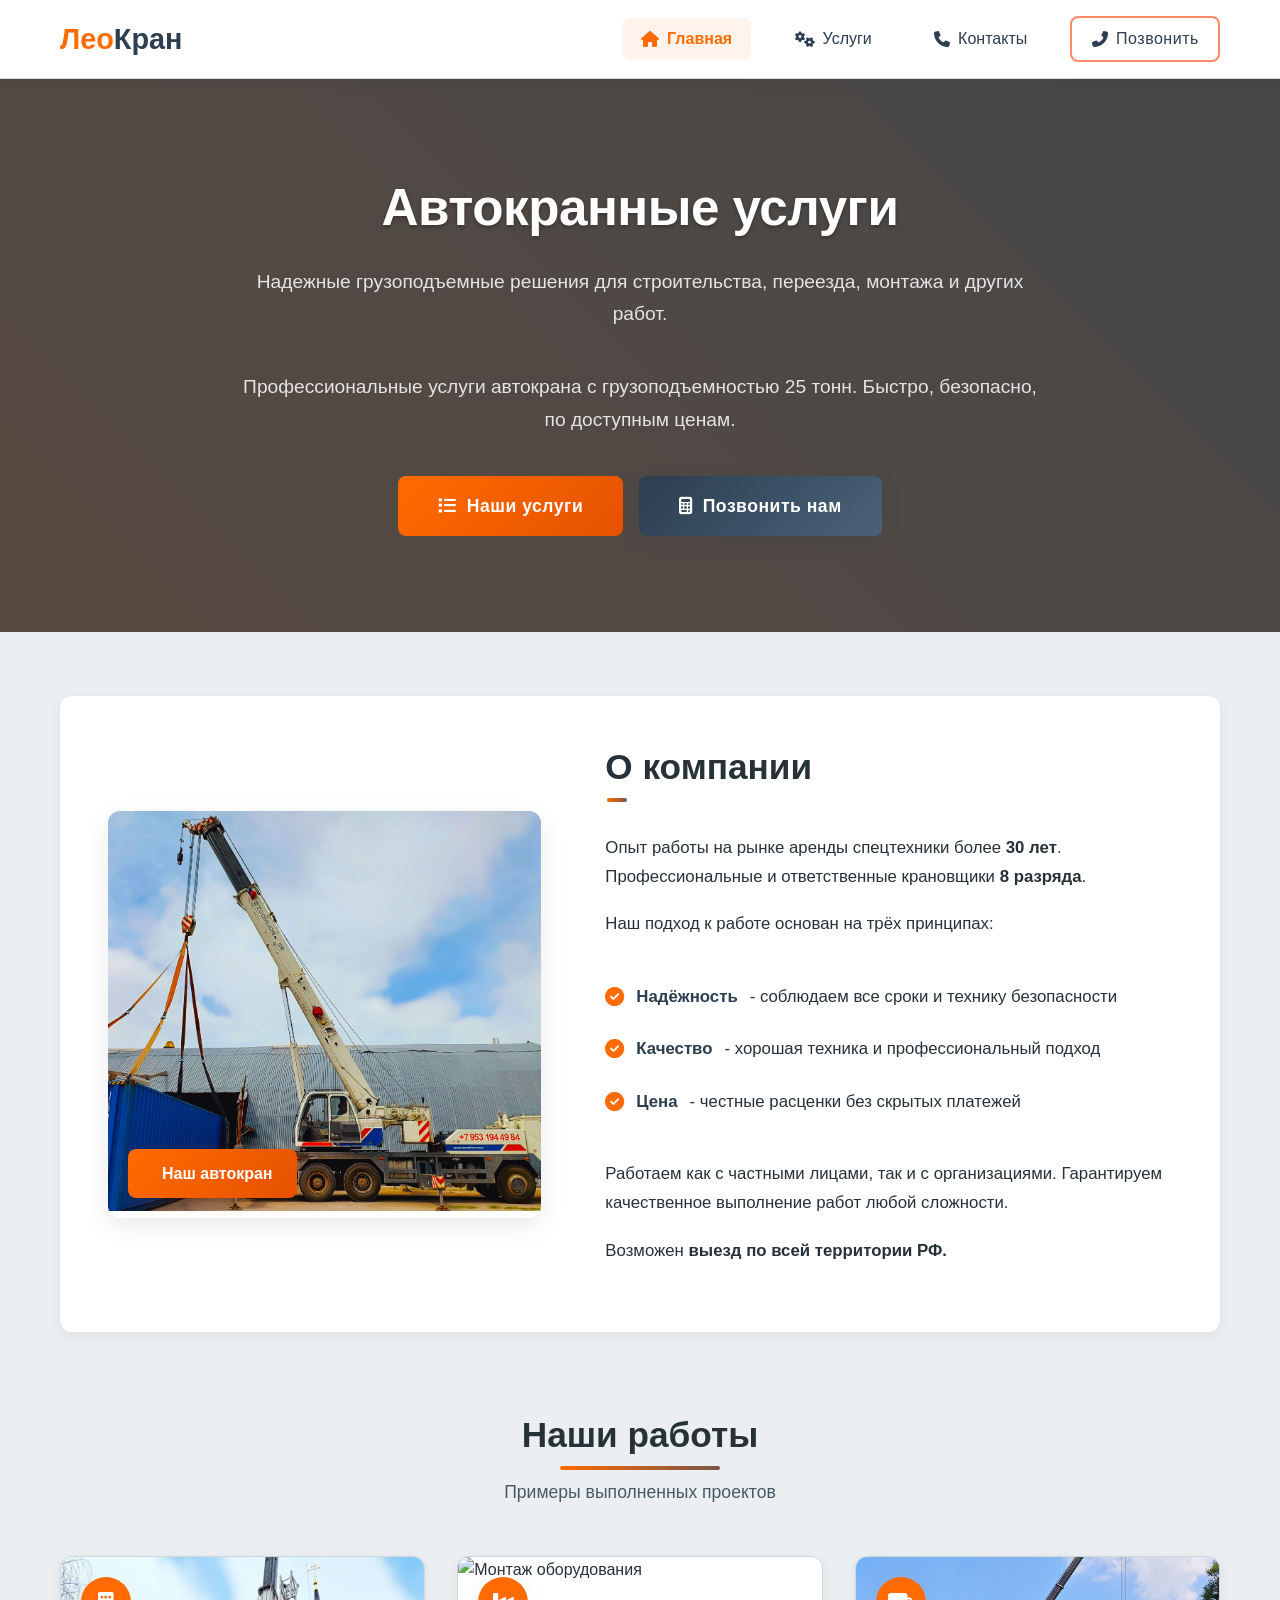
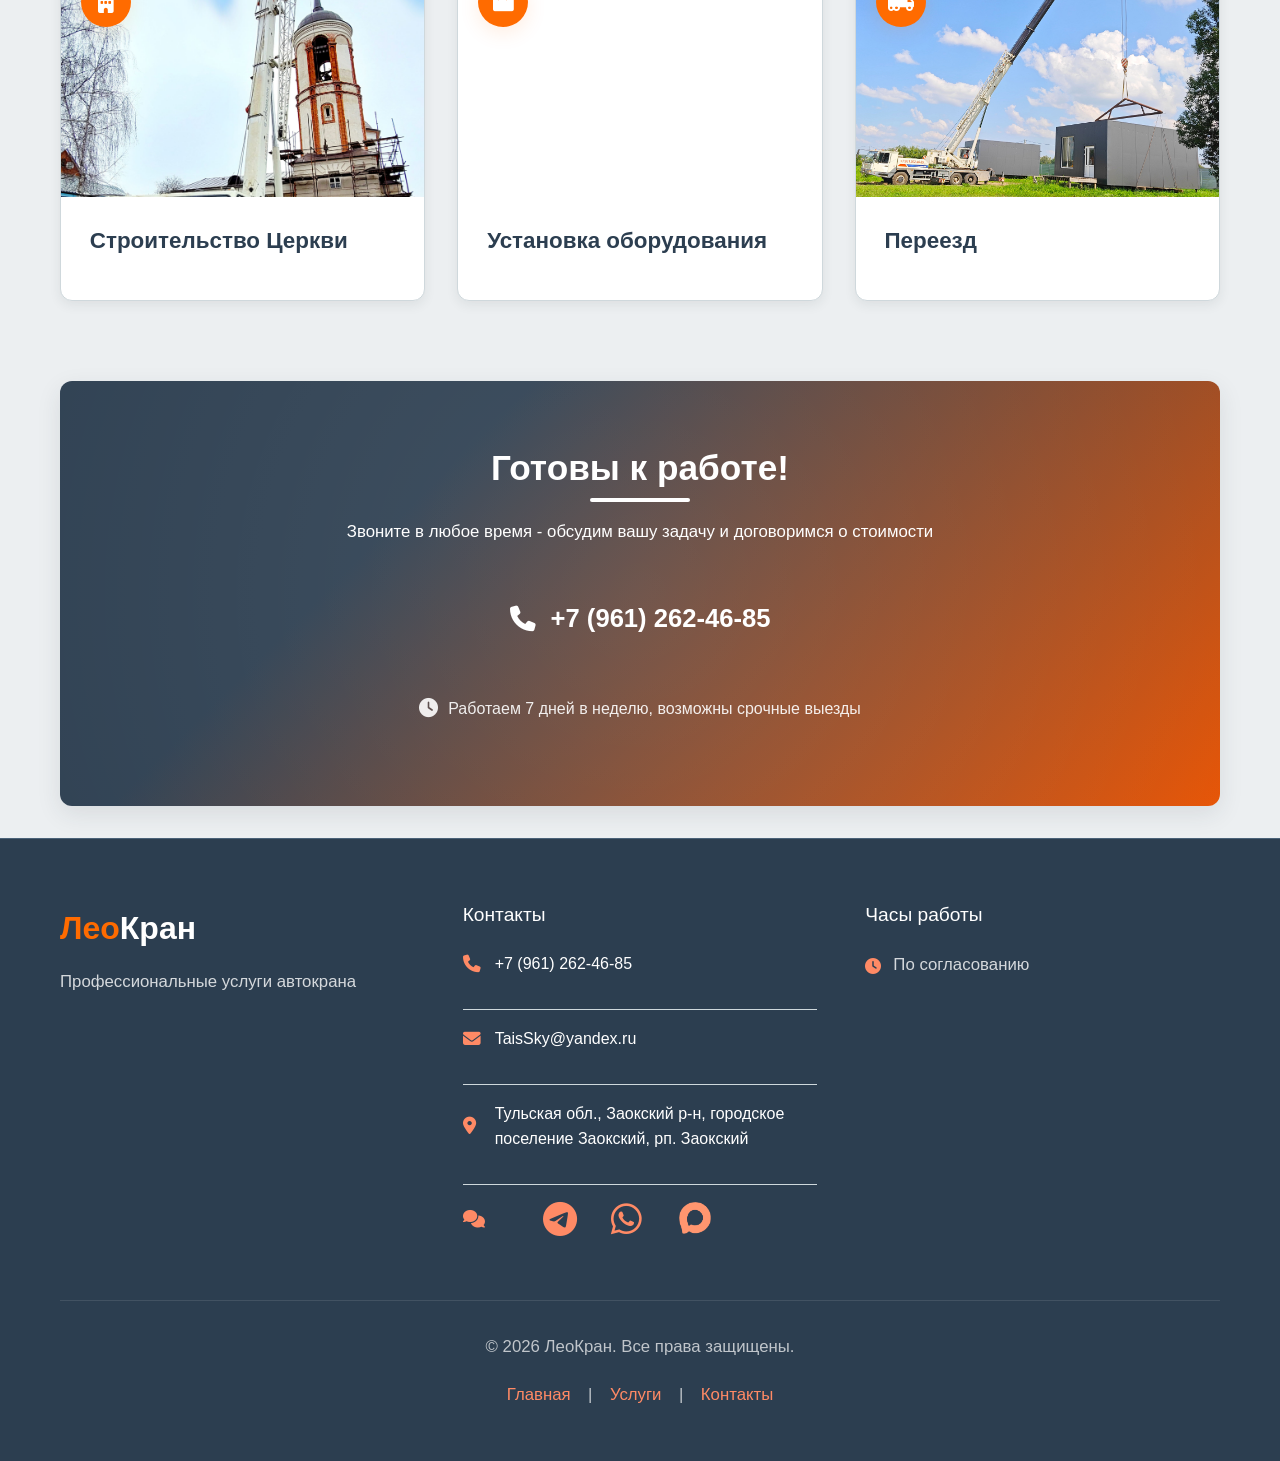
==== commit dced205a: "Update index.html" ====
--- a/index.html
+++ b/index.html
@@ -99,7 +99,7 @@
                     
                     <div class="service-card">
                         <div class="service-image">
-                            <img src="images/2025-07-29 12-09-40.JPG" alt="Монтаж оборудования" loading="lazy">
+                    <img src="images/кран5.20250609_144609.jpg" alt="Монтаж оборудования" loading="lazy">
                             <div class="service-icon">
                                 <i class="fas fa-industry"></i>
                             </div>
@@ -111,7 +111,7 @@
                     
                     <div class="service-card">
                         <div class="service-image">
-                            <img src="images/кран5.20250609_144609.jpg" alt="Переезд" loading="lazy">
+                    <img src="images/2025-07-29 12-09-40.JPG" alt="Переезд" loading="lazy">
                             <div class="service-icon">
                                 <i class="fas fa-truck-moving"></i>
                             </div>
@@ -199,4 +199,4 @@
 
     <script src="js/main.js"></script>
 </body>
-</html>+</html>
--- a/css/style.css
+++ b/css/style.css
@@ -1142,6 +1142,11 @@
         overflow-y: auto;
         border-top: 1px solid var(--neutral-border);
     }
+
+      #main-nav .btn-call {
+         box-shadow: inset 0 -2px 0 var(--orange-primary);
+         border-bottom: none;
+   }
     
     #main-nav.active {
         display: block;
@@ -1372,4 +1377,4 @@
 .service-image img:hover,
 .about-image img:hover {
     opacity: 0.95;
-}+}
